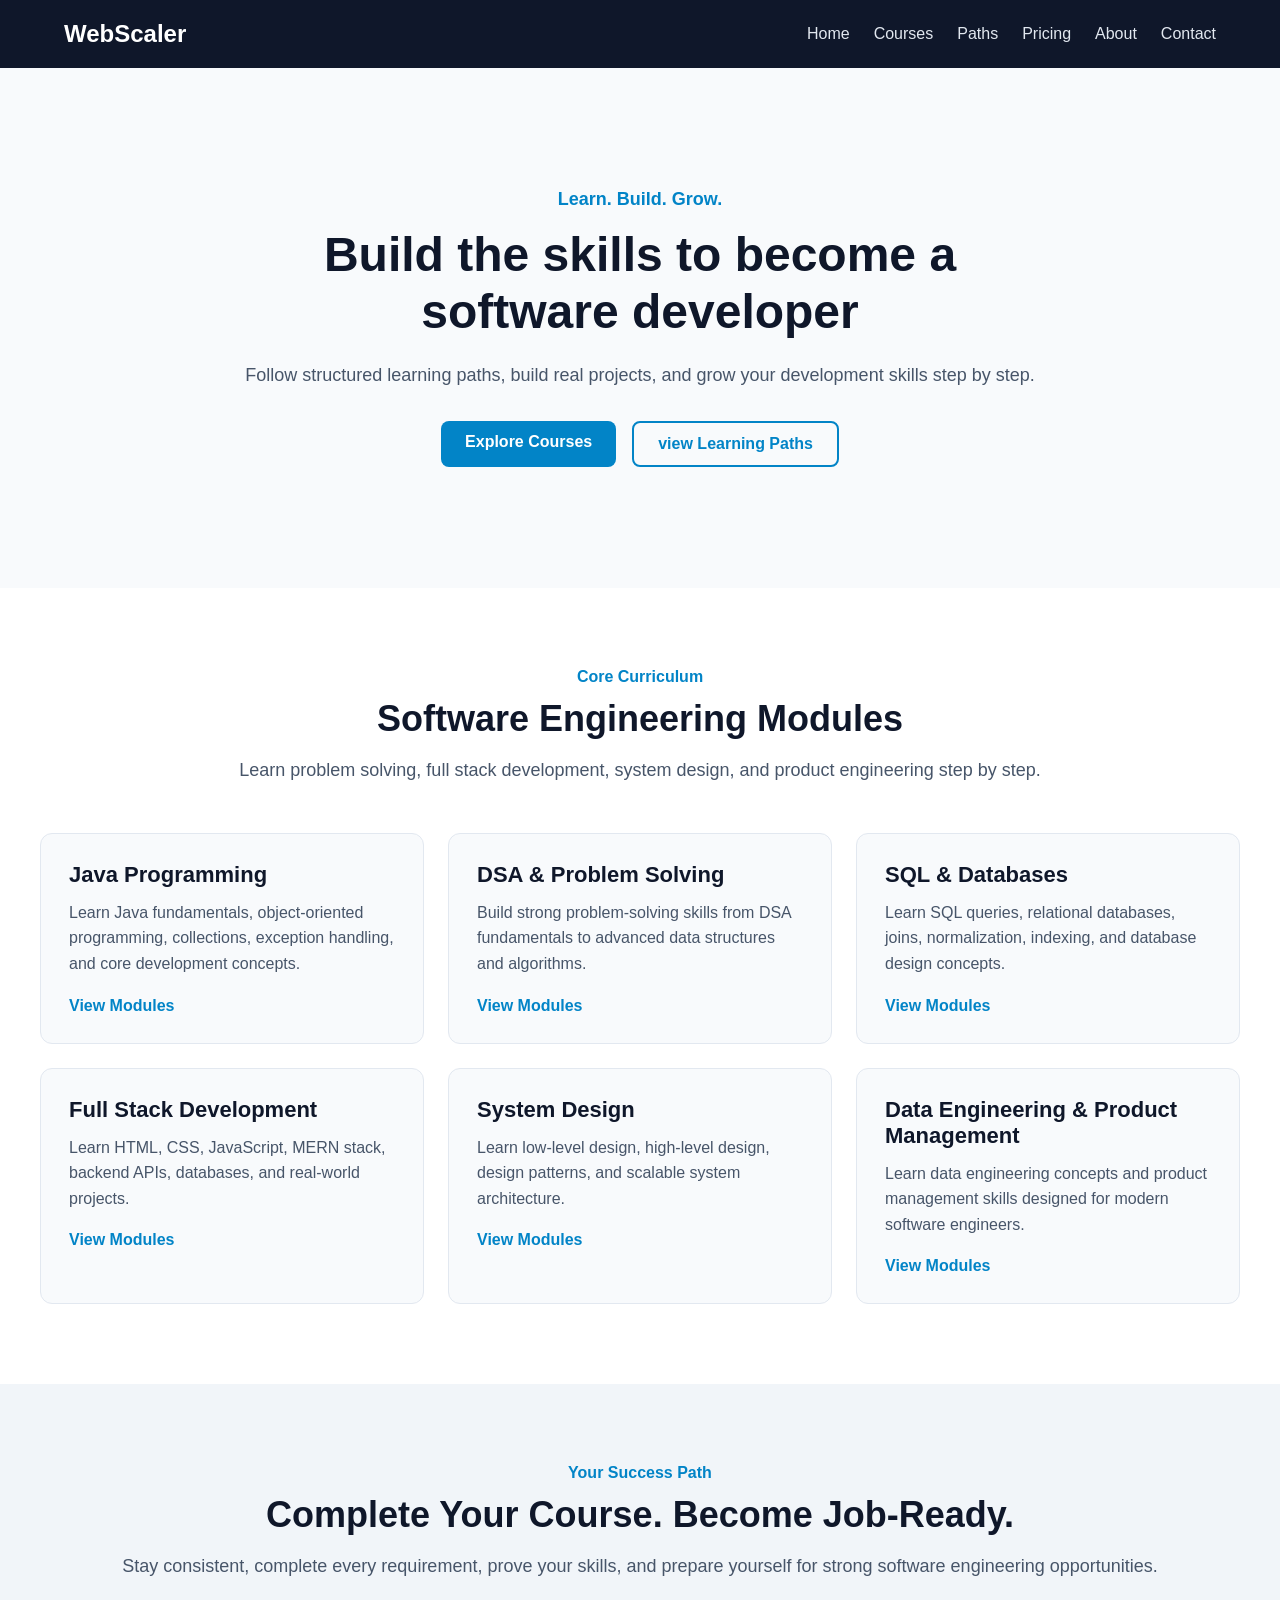
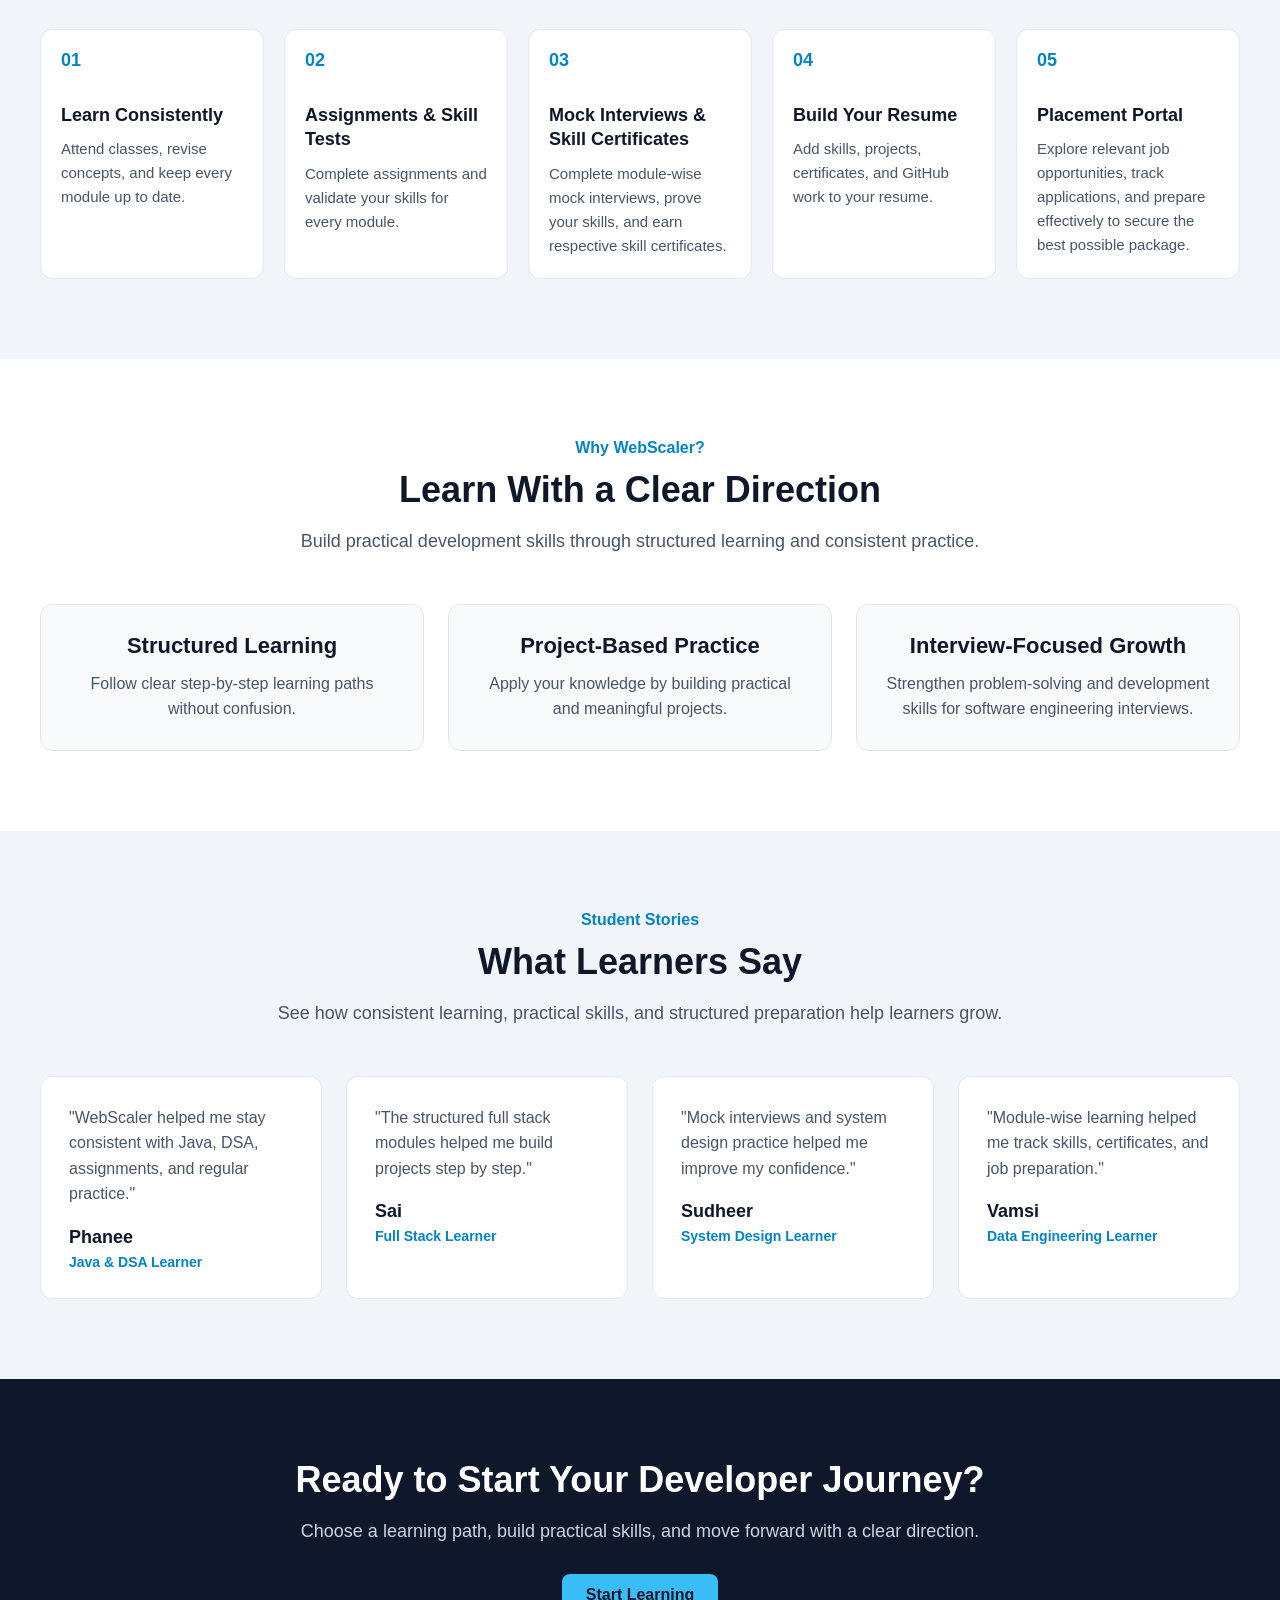
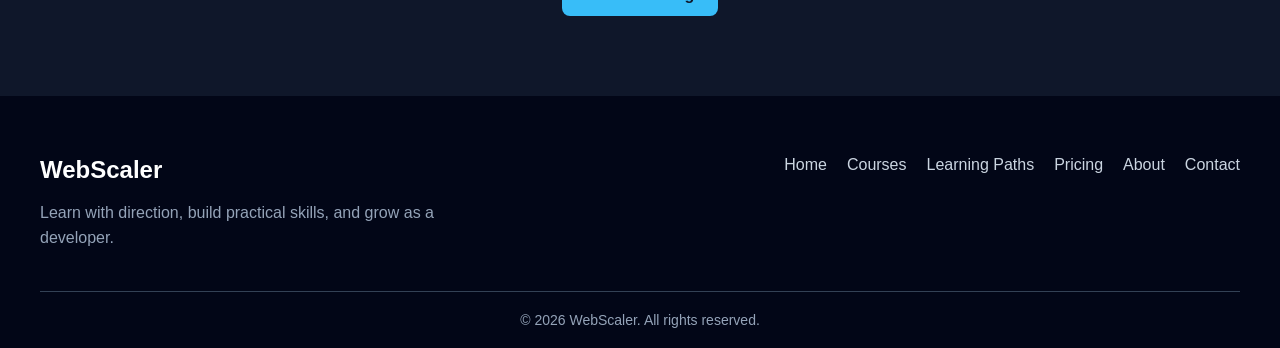
==== index.html @ 2c730340 "Initial WebScaler project with Home and Courses pages" ====
<!DOCTYPE html>
<html lang="en">
<head>
    <meta charset="UTF-8">
    <meta name="viewport" content="width=device-width, initial-scale=1.0">
    <title>WebScaler | Learn. Build. Grow.</title>
    <link rel="stylesheet" href="css/style.css">
    <link rel="stylesheet" href="css/responsive.css">
</head>
<body>
    <header>
        <nav class="navbar">
            <a href="index.html" class="logo">WebScaler</a>
            <div class="nav-links">
                <a href="index.html">Home</a>
                <a href="courses.html">Courses</a>
                <a href="paths.html">Paths</a>
                <a href="pricing.html">Pricing</a>
                <a href="about.html">About</a>
                <a href="contact.html">Contact</a>
            </div>
        </nav>    
    </header>

    <main>
        <section class="hero">
            <div class="hero-content">
                <p class="hero-label">Learn. Build. Grow.</p>
                <h1>Build the skills to become a software developer</h1>
                <p class="hero-description">
                    Follow structured learning paths, build real projects, and grow your development skills step by step. 
                </p>
                <div class="hero-buttons">
                    <a href="courses.html" class="btn btn-primary">
                        Explore Courses
                    </a>
                    <a href="paths.html" class="btn btn-secondary">
                        view Learning Paths
                    </a>
                </div>
            </div>
        </section>

        <section class="featured-courses">
            <div class="section-container">

                <div class="section-heading">
                    <p>Core Curriculum</p>
                    <h2>Software Engineering Modules</h2>
                    <p>
                        Learn problem solving, full stack development, system design, and product engineering step by step.
                    </p>
                </div>
                <div class="course-grid">

                    <article class="course-card">
                        <h3>Java Programming</h3>
                        <p>
                            Learn Java fundamentals, object-oriented programming, collections, exception handling, and core development concepts.
                        </p>
                        <a href="courses.html">View Modules</a>
                    </article>

                    <article class="course-card">
                        <h3>DSA & Problem Solving</h3>
                        <p>
                            Build strong problem-solving skills from DSA fundamentals to advanced data structures and algorithms.
                        </p>
                        <a href="courses.html">View Modules</a>
                    </article>

                    <article class="course-card">
                        <h3>SQL & Databases</h3>
                        <p>
                            Learn SQL queries, relational databases, joins, normalization, indexing, and database design concepts.
                        </p>
                        <a href="courses.html">View Modules</a>
                    </article>

                    <article class="course-card">
                        <h3>Full Stack Development</h3>
                        <p>
                            Learn HTML, CSS, JavaScript, MERN stack, backend APIs, databases, and real-world projects.
                        </p>
                        <a href="courses.html">View Modules</a>
                    </article>

                    <article class="course-card">
                        <h3>System Design</h3>
                        <p>
                            Learn low-level design, high-level design, design patterns, and scalable system architecture.
                        </p>
                        <a href="courses.html">View Modules</a>
                    </article>

                    <article class="course-card">
                        <h3>Data Engineering & Product Management</h3>
                        <p>
                            Learn data engineering concepts and product management skills designed for modern software engineers.
                        </p>
                        <a href="courses.html">View Modules</a>
                    </article>
                </div>

            </div>
        </section>

        <section class="learning-paths">
            <div class="section-container">
                
                <div class="section-heading">
                    <p>Your Success Path</p>
                    <h2>Complete Your Course. Become Job-Ready.</h2>
                    <p>
                        Stay consistent, complete every requirement, prove your skills, and prepare yourself for strong software engineering opportunities.
                    </p>
                </div>

                <div class="success-grid">

                    <article class="success-card">
                        <span class="path-number">01</span>
                            <h3>Learn Consistently</h3>
                            <p>
                                Attend classes, revise concepts, and keep every module up to date.
                            </p>
                    </article>

                    <article class="success-card">
                        <span class="path-number">02</span>
                            <h3>Assignments & Skill Tests</h3>
                            <p>
                                Complete assignments and validate your skills for every module.
                            </p>
                    </article>

                    <article class="success-card">
                        <span class="path-number">03</span>
                            <h3>Mock Interviews & Skill Certificates</h3>
                            <p>
                                Complete module-wise mock interviews, prove your skills, and earn respective skill certificates.
                            </p>
                    </article>

                    <article class="success-card">
                        <span class="path-number">04</span>
                            <h3>Build Your Resume</h3>
                            <p>
                                Add skills, projects, certificates, and GitHub work to your resume.
                            </p>
                    </article>

                    <article class="success-card">
                        <span class="path-number">05</span>
                            <h3>Placement Portal</h3>
                            <p>
                              Explore relevant job opportunities, track applications, and prepare effectively to secure the best possible package.
                            </p>
                    </article>
                </div>

            </div>
        </section>
        
        <section class="why-devpath">
            <div class="section-container">

                <div class="section-heading">
                    <p>Why WebScaler?</p>
                    <h2>Learn With a Clear Direction</h2>
                    <p>
                        Build practical development skills through structured learning and consistent practice.
                    </p>
                </div>

                <div class="feature-grid">

                    <article class="feature-card">
                        <h3>Structured Learning</h3>
                        <p>
                            Follow clear step-by-step learning paths without confusion.
                        </p>
                    </article>

                    <article class="feature-card">
                        <h3>Project-Based Practice</h3>
                        <p>
                            Apply your knowledge by building practical and meaningful projects.
                        </p>
                    </article>

                    <article class="feature-card">
                        <h3>Interview-Focused Growth</h3>
                        <p>
                            Strengthen problem-solving and development skills for software engineering interviews.
                        </p>
                    </article>

                </div>

             </div>
        </section>
        
        <section class="testimonials">
            <div class="section-container">

                <div class="section-heading">
                    <p>Student Stories</p>
                    <h2>What Learners Say</h2>
                    <p>
                        See how consistent learning, practical skills, and structured preparation help learners grow.
                    </p>
                </div>

                <div class="testimonial-grid">

                    <article class="testimonial-card">
                        <p class="testimonial-text">
                            "WebScaler helped me stay consistent with Java, DSA, assignments, and regular practice."
                        </p>
                        <h3>Phanee</h3>
                        <p class="student-role">Java & DSA Learner</p>
                    </article>

                    <article class="testimonial-card">
                        <p class="testimonial-text">
                            "The structured full stack modules helped me build projects step by step."
                        </p>
                        <h3>Sai</h3>
                        <p class="student-role">Full Stack Learner</p>
                    </article>

                    <article class="testimonial-card">
                        <p class="testimonial-text">
                            "Mock interviews and system design practice helped me improve my confidence."
                        </p>
                        <h3>Sudheer</h3>
                        <p class="student-role">System Design Learner</p>
                    </article>

                    <article class="testimonial-card">
                        <p class="testimonial-text">
                            "Module-wise learning helped me track skills, certificates, and job preparation."
                        </p>
                        <h3>Vamsi</h3>
                        <p class="student-role">Data Engineering Learner</p>
                    </article>
                </div>

            </div>
        </section>
 
        <section class="cta">
            <div class="cta-content">

                <h2>Ready to Start Your Developer Journey?</h2>

                <p>
                    Choose a learning path, build practical skills, and move forward with a clear direction.
                </p>

                <a href="courses.html" class="btn cta-btn">
                    Start Learning
                </a>

            </div>
        </section>
    </main>
    <footer>
        <div class="footer-container">

            <div class="footer-brand">
                <a href="index.html" class="footer-logo">
                    WebScaler
                </a>

                <p>
                    Learn with direction, build practical skills, and grow as a developer.
                </p>
            </div>

            <div class="footer-links">
                <a href="index.html">Home</a>
                <a href="courses.html">Courses</a>
                <a href="paths.html">Learning Paths</a>
                <a href="pricing.html">Pricing</a>
                <a href="about.html">About</a>
                <a href="contact.html">Contact</a>
            </div>

        </div>

        <div class="footer-bottom">
            <p>&copy; 2026 WebScaler. All rights reserved.</p>
        </div>
    </footer>
</body>
</html>
---- css/style.css ----
* {
    margin: 0;
    padding: 0;
    box-sizing: border-box;
}
html {
    scroll-behavior: smooth;
}
body{
    font-family: Arial, sans-serif;
}
header{
    background-color:#0f172a;
}
.navbar{
    max-width: 1200px;
    margin: 0 auto;
    padding: 20px 24px;
    display: flex;
    justify-content: space-between;
    align-items: center;
}
.logo{
    color: #ffffff;
    text-decoration: none;
    font-size: 24px;
    font-weight: bold;
}
.nav-links{
    display: flex;
    align-items: center;
    gap: 24px;
}
.nav-links a{
    color: #e2e8f0;
    text-decoration: none;
    font-size: 16px;
}
.nav-links a:hover{
    color: #38bdf8;
}
.logo:hover{
    color: #38bdf8;
}
.hero {
    background-color: #f8fafc;
    min-height: 520px;
    padding: 80px 24px;
    display: flex;
    justify-content: center;
    align-items: center;
}
.hero-content {
    max-width: 800px;
    text-align: center;
}
.hero-label {
    color: #0284c7;
    font-size: 18px;
    font-weight: bold;
    margin-bottom: 16px;
}
.hero h1 {
    color: #0f172a;
    font-size: 48px;
    line-height: 1.2;
    margin-bottom: 20px;
}
.hero-description {
    color: #475569;
    font-size: 18px;
    line-height: 1.6;
    margin-bottom: 32px;
}
.hero-buttons {
    display: flex;
    justify-content: center;
    gap: 16px;
} 
.btn {
    display: inline-block;
    padding: 12px 24px;
    border-radius: 8px;
    text-decoration: none;
    font-size: 16px;
    font-weight: bold;
}
.btn-primary {
    background-color: #0284c7;
    color: #ffffff;
}
.btn-secondary {
    background-color: transparent;
    color: #0284c7;
    border: 2px solid #0284c7;
}
.btn-primary:hover {
    background-color: #0369a1;
}
.btn-secondary:hover {
    background-color: #0284c7;
    color: #ffffff;
}
.featured-courses {
    padding: 80px 24px;
    background-color: #ffffff;
}

.section-container {
    max-width: 1200px;
    margin: 0 auto;
}

.section-heading {
    text-align: center;
    margin-bottom: 48px;
}

.section-heading > p:first-child {
    color: #0284c7;
    font-size: 16px;
    font-weight: bold;
    margin-bottom: 12px;
}

.section-heading h2 {
    color: #0f172a;
    font-size: 36px;
    margin-bottom: 16px;
}

.section-heading > p:last-child {
    color: #475569;
    font-size: 18px;
    line-height: 1.6;
}

.course-grid {
    display: grid;
    grid-template-columns: repeat(3, 1fr);
    gap: 24px;
}

.course-card {
    padding: 28px;
    border: 1px solid #e2e8f0;
    border-radius: 12px;
    background-color: #f8fafc;
}

.course-card h3 {
    color: #0f172a;
    font-size: 22px;
    margin-bottom: 12px;
}

.course-card p {
    color: #475569;
    font-size: 16px;
    line-height: 1.6;
    margin-bottom: 20px;
}

.course-card a {
    color: #0284c7;
    text-decoration: none;
    font-weight: bold;
}
.course-card:hover {
    transform: translateY(-6px);
    box-shadow: 0 10px 25px rgba(15, 23, 42, 0.12);
}

.course-card a:hover {
    color: #0369a1;
}
.learning-paths {
    padding: 80px 24px;
    background-color: #f1f5f9;
}

.path-grid {
    display: grid;
    grid-template-columns: repeat(3, 1fr);
    gap: 24px;
}

.path-card {
    padding: 28px;
    background-color: #ffffff;
    border-radius: 12px;
    border: 1px solid #e2e8f0;
}

.path-number {
    display: inline-block;
    color: #0284c7;
    font-size: 18px;
    font-weight: bold;
    margin-bottom: 16px;
}

.path-card h3 {
    color: #0f172a;
    font-size: 22px;
    margin-bottom: 12px;
}

.path-card p {
    color: #475569;
    font-size: 16px;
    line-height: 1.6;
    margin-bottom: 20px;
}

.path-card a {
    color: #0284c7;
    text-decoration: none;
    font-weight: bold;
}
.path-card:hover {
    transform: translateY(-6px);
    box-shadow: 0 10px 25px rgba(15, 23, 42, 0.12);
}

.path-card a:hover {
    color: #0369a1;
}
.why-devpath {
    padding: 80px 24px;
    background-color: #ffffff;
}

.feature-grid {
    display: grid;
    grid-template-columns: repeat(3, 1fr);
    gap: 24px;
}

.feature-card {
    padding: 28px;
    background-color: #f8fafc;
    border: 1px solid #e2e8f0;
    border-radius: 12px;
    text-align: center;
}

.feature-card h3 {
    color: #0f172a;
    font-size: 22px;
    margin-bottom: 12px;
}

.feature-card p {
    color: #475569;
    font-size: 16px;
    line-height: 1.6;
}
.feature-card:hover {
    transform: translateY(-6px);
    box-shadow: 0 10px 25px rgba(15, 23, 42, 0.12);
}
.testimonials {
    padding: 80px 24px;
    background-color: #f1f5f9;
}

.testimonial-grid {
    display: grid;
    grid-template-columns: repeat(3, 1fr);
    gap: 24px;
}

.testimonial-card {
    padding: 28px;
    background-color: #ffffff;
    border: 1px solid #e2e8f0;
    border-radius: 12px;
}

.testimonial-text {
    color: #475569;
    font-size: 16px;
    line-height: 1.6;
    margin-bottom: 20px;
}

.testimonial-card h3 {
    color: #0f172a;
    font-size: 18px;
    margin-bottom: 6px;
}

.student-role {
    color: #0284c7;
    font-size: 14px;
    font-weight: bold;
}
.testimonial-card:hover {
    transform: translateY(-6px);
    box-shadow: 0 10px 25px rgba(15, 23, 42, 0.12);
}
.cta {
    padding: 80px 24px;
    background-color: #0f172a;
}

.cta-content {
    max-width: 800px;
    margin: 0 auto;
    text-align: center;
}

.cta-content h2 {
    color: #ffffff;
    font-size: 36px;
    margin-bottom: 16px;
}

.cta-content p {
    color: #cbd5e1;
    font-size: 18px;
    line-height: 1.6;
    margin-bottom: 28px;
}

.cta-btn {
    background-color: #38bdf8;
    color: #0f172a;
}

.cta-btn:hover {
    background-color: #7dd3fc;
}
footer {
    background-color: #020617;
    padding: 60px 24px 20px;
}

.footer-container {
    max-width: 1200px;
    margin: 0 auto;

    display: flex;
    justify-content: space-between;
    align-items: flex-start;
    gap: 40px;
}

.footer-brand {
    max-width: 400px;
}

.footer-logo {
    display: inline-block;
    color: #ffffff;
    text-decoration: none;
    font-size: 24px;
    font-weight: bold;
    margin-bottom: 16px;
}

.footer-brand p {
    color: #94a3b8;
    font-size: 16px;
    line-height: 1.6;
}

.footer-links {
    display: flex;
    flex-wrap: wrap;
    gap: 20px;
}

.footer-links a {
    color: #cbd5e1;
    text-decoration: none;
    font-size: 16px;
}

.footer-links a:hover {
    color: #38bdf8;
}

.footer-bottom {
    max-width: 1200px;
    margin: 40px auto 0;
    padding-top: 20px;
    border-top: 1px solid #334155;
    text-align: center;
}

.footer-bottom p {
    color: #94a3b8;
    font-size: 14px;
}
.success-grid {
    display: grid;
    grid-template-columns: repeat(5, 1fr);
    gap: 20px;
}
.success-card {
    padding: 20px;
    background-color: #ffffff;
    border: 1px solid #e2e8f0;
    border-radius: 12px;
}

.success-card h3 {
    color: #0f172a;
    font-size: 18px;
    line-height: 1.35;
    margin: 16px 0 10px;
}
.success-card p {
    color: #475569;
    font-size: 15px;
    line-height: 1.6;
}
.testimonial-grid {
    grid-template-columns: repeat(4, 1fr);
}
.success-card:hover {
    transform: translateY(-6px);
    box-shadow: 0 10px 25px rgba(15, 23, 42, 0.12);
}



/* courses.html styling */

.courses-hero {
    background-color: #f8fafc;
    padding: 80px 24px;
}

.courses-hero-content {
    max-width: 900px;
    margin: 0 auto;
    text-align: center;
}

.courses-hero-content h1 {
    color: #0f172a;
    font-size: 48px;
    line-height: 1.2;
    margin-bottom: 20px;
}

.courses-hero-description {
    color: #475569;
    font-size: 18px;
    line-height: 1.6;
    max-width: 760px;
    margin: 0 auto;
}


/* Curriculum Overview */

.curriculum-overview {
    padding: 80px 24px;
    background-color: #ffffff;
}

.curriculum-grid {
    display: grid;
    grid-template-columns: repeat(3, 1fr);
    gap: 24px;
}

.curriculum-card {
    display: flex;
    flex-direction: column;
    padding: 28px;
    background-color: #f8fafc;
    border: 1px solid #e2e8f0;
    border-radius: 12px;
    min-width: 0;
}

.module-number {
    display: inline-block;
    align-self: flex-start;
    color: #0284c7;
    font-size: 18px;
    font-weight: bold;
    margin-bottom: 16px;
}

.curriculum-card h3 {
    color: #0f172a;
    font-size: 22px;
    line-height: 1.35;
    margin-bottom: 12px;
}

.curriculum-card p {
    color: #475569;
    font-size: 16px;
    line-height: 1.6;
    margin-bottom: 20px;
}

.curriculum-card a {
    color: #0284c7;
    text-decoration: none;
    font-weight: bold;
    margin-top: auto;
}

.curriculum-card:hover {
    transform: translateY(-6px);
    box-shadow: 0 10px 25px rgba(15, 23, 42, 0.12);
}

.curriculum-card a:hover {
    color: #0369a1;
}


/* Detailed Module Sections */

.module-details {
    padding: 80px 24px;
    background-color: #f1f5f9;
}

/* Alternate module backgrounds for better structure */

.module-details:nth-of-type(even) {
    background-color: #ffffff;
}

.module-content {
    display: grid;
    grid-template-columns: minmax(0, 1fr) minmax(0, 2fr);
    gap: 24px;
    align-items: stretch;
}


/* Module Information Panel */

.module-info {
    padding: 32px;
    background-color: #0f172a;
    border-radius: 12px;
    min-width: 0;
}

.module-badge {
    display: inline-block;
    padding: 6px 12px;
    margin-bottom: 20px;
    background-color: #e0f2fe;
    color: #0369a1;
    font-size: 14px;
    font-weight: bold;
    line-height: 1.4;
    border-radius: 20px;
}

.module-info h3 {
    color: #ffffff;
    font-size: 28px;
    line-height: 1.3;
    margin-bottom: 16px;
}

.module-info p {
    color: #cbd5e1;
    font-size: 16px;
    line-height: 1.6;
}


/* Module Topics */

.module-topics {
    display: grid;
    grid-template-columns: repeat(2, minmax(0, 1fr));
    gap: 16px;
}

.topic-item {
    display: flex;
    align-items: center;
    gap: 16px;
    padding: 20px;
    background-color: #ffffff;
    border: 1px solid #e2e8f0;
    border-radius: 10px;
    min-width: 0;
}

.topic-item span {
    flex-shrink: 0;
    color: #0284c7;
    font-size: 16px;
    font-weight: bold;
}

.topic-item p {
    color: #0f172a;
    font-size: 16px;
    font-weight: bold;
    line-height: 1.4;
    overflow-wrap: anywhere;
}

.topic-item:hover {
    transform: translateY(-4px);
    box-shadow: 0 8px 20px rgba(15, 23, 42, 0.10);
}


/* Smooth hover transitions */

.curriculum-card,
.topic-item {
    transition: transform 0.25s ease,
                box-shadow 0.25s ease;
}


/* Better same-page anchor positioning */

#java-module,
#dsa-module,
#sql-module,
#fullstack-module,
#system-design-module,
#data-product-module {
    scroll-margin-top: 24px;
}
---- css/responsive.css ----
@media (max-width: 768px) {
    .navbar {
        flex-direction: column;
        gap: 20px;
    }
    .nav-links {
        flex-wrap: wrap;
        justify-content: center;
        gap: 16px;
    }
    .hero {
        min-height: auto;
        padding: 60px 20px;
    }
    .hero h1 {
        font-size: 36px;
    }
    .hero-description {
        font-size: 16px;
    }
    .hero-buttons {
        flex-direction: column;
        align-items: center; 
    }
    .cta {
        padding: 60px 20px;
    } 
    .cta-content h2 {
        font-size: 30px;
    }
    .cta-content p {
        font-size: 16px;
    }
    .footer-container {
        flex-direction: column;
        align-items: center;
        text-align: center;
    }
    .footer-links {
        justify-content: center;
    }
    .footer-bottom {
        margin-top: 30px;
    }
}
@media (max-width: 992px) {
    .course-grid,
    .path-grid,
    .feature-grid,
    .testimonial-grid {
        grid-template-columns: repeat(2, 1fr);
    }
}

@media (max-width: 600px) {
    .course-grid,
    .path-grid,
    .feature-grid,
    .testimonial-grid {
        grid-template-columns: 1fr;
    }
}
@media (max-width: 992px) {
    .success-grid,
    .path-grid,
    .feature-grid,
    .testimonial-grid,
    .curriculum-grid {
        grid-template-columns: repeat(2, 1fr);
    }
}

@media (max-width: 600px) {
    .success-grid,
    .testimonial-grid {
        grid-template-columns: 1fr;
    }
}

/* courses.html responsive styling */

/* Tablet and smaller laptops */

@media (max-width: 992px) {

    .courses-hero {
        padding: 70px 24px;
    }

    .courses-hero-content h1 {
        font-size: 40px;
    }

    .curriculum-grid {
        grid-template-columns: repeat(2, minmax(0, 1fr));
    }

    .module-content {
        grid-template-columns: 1fr;
    }

    .module-topics {
        grid-template-columns: repeat(2, minmax(0, 1fr));
    }
}


/* Mobile */

@media (max-width: 600px) {

    .courses-hero {
        padding: 56px 20px;
    }

    .courses-hero-content h1 {
        font-size: 34px;
    }

    .courses-hero-description {
        font-size: 16px;
    }

    .curriculum-overview,
    .module-details {
        padding: 60px 20px;
    }

    .curriculum-grid {
        grid-template-columns: 1fr;
    }

    .curriculum-card {
        padding: 24px;
    }

    .module-content {
        grid-template-columns: 1fr;
    }

    .module-info {
        padding: 24px;
    }

    .module-info h3 {
        font-size: 24px;
    }

    .module-topics {
        grid-template-columns: 1fr;
    }

    .topic-item {
        padding: 18px;
    }
}


/* Very small phones */

@media (max-width: 400px) {

    .courses-hero-content h1 {
        font-size: 30px;
    }

    .curriculum-overview,
    .module-details {
        padding-left: 16px;
        padding-right: 16px;
    }

    .curriculum-card,
    .module-info {
        padding: 20px;
    }

    .topic-item {
        gap: 12px;
        padding: 16px;
    }

    .topic-item p {
        font-size: 15px;
    }
}
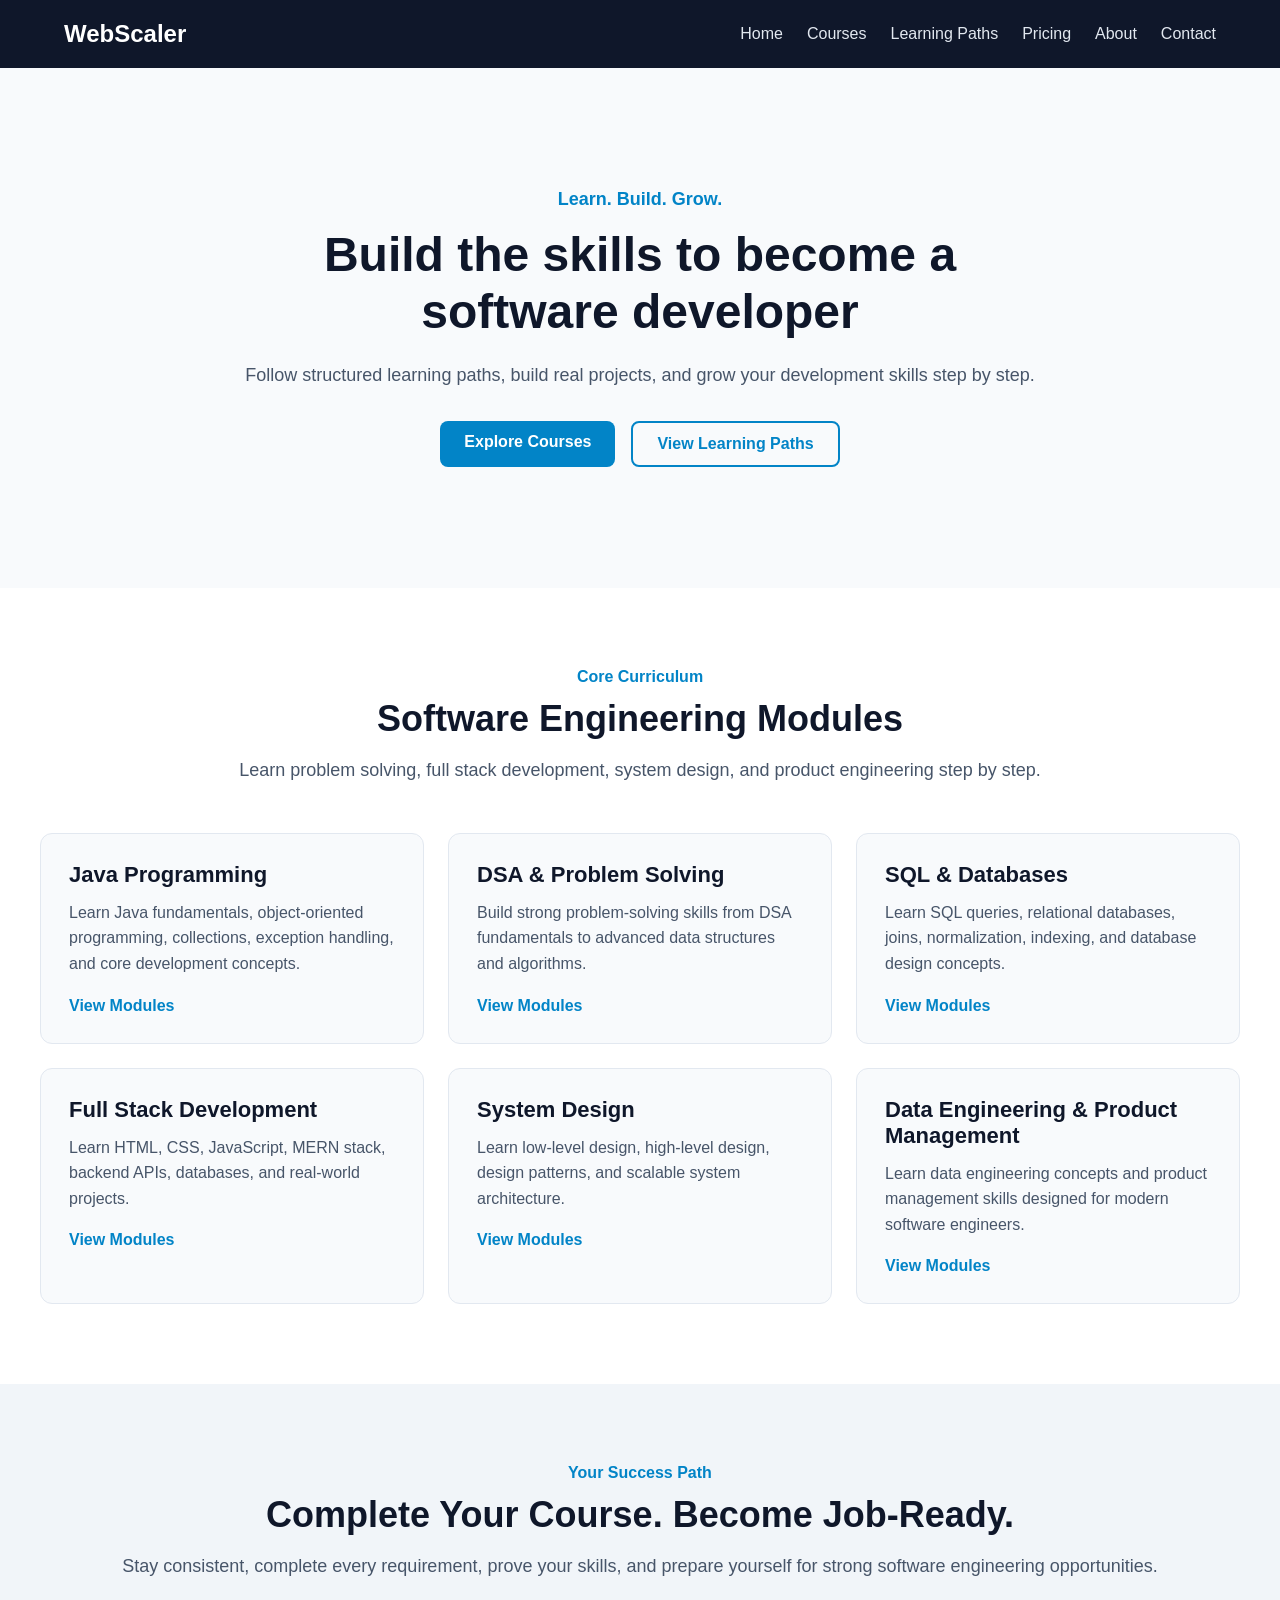
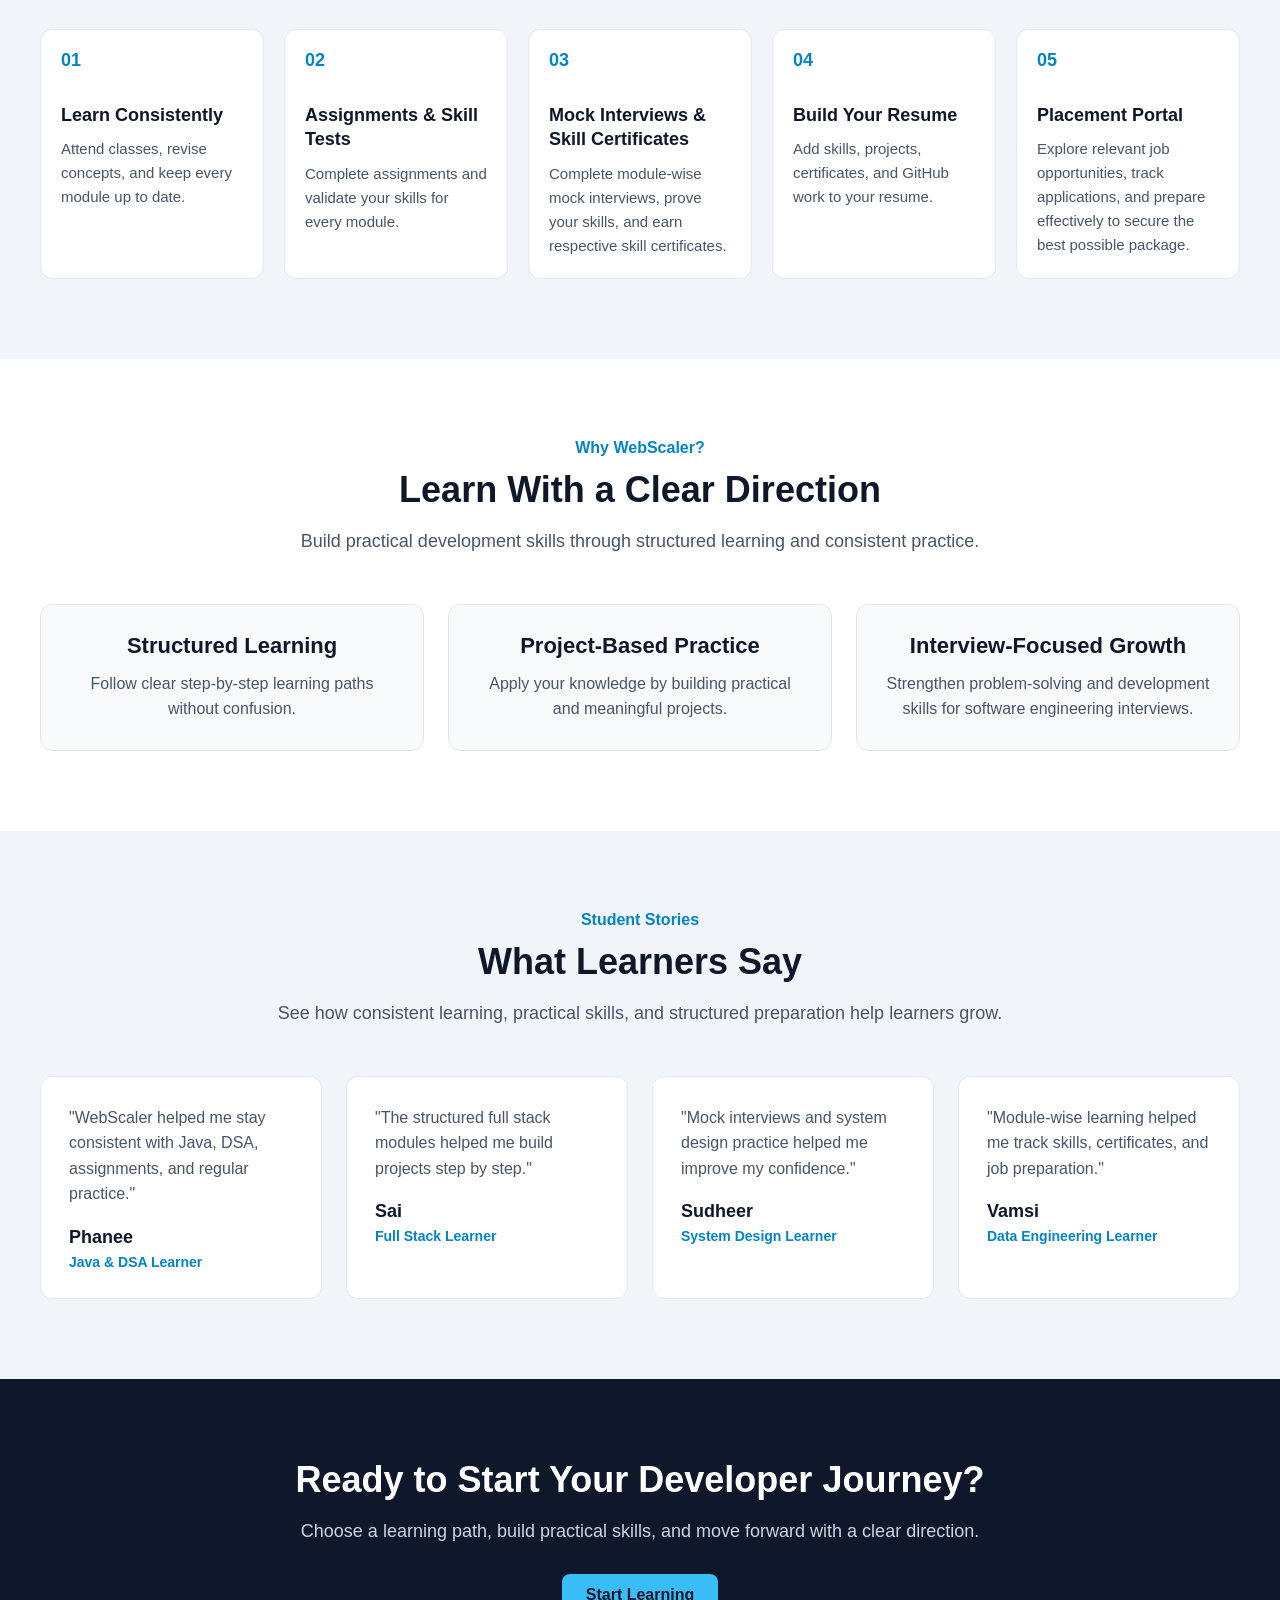
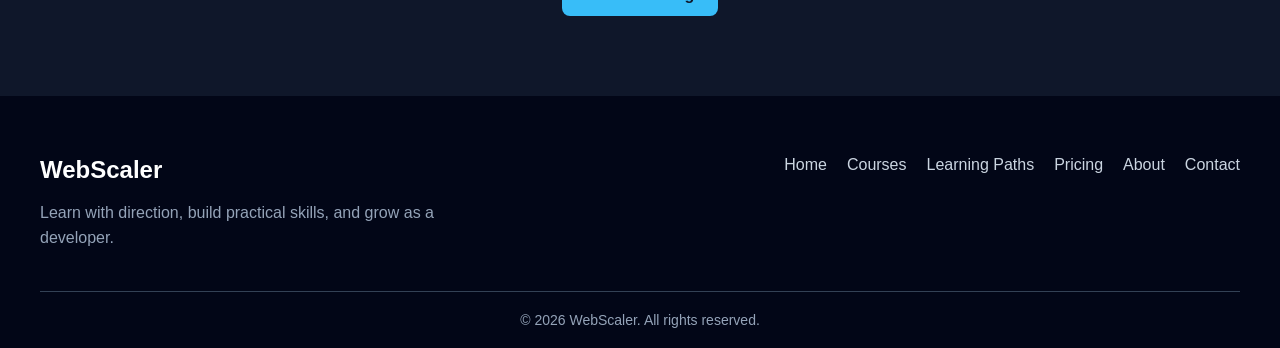
==== commit 30f27870: "Fix navigation and paths page consistency" ====
--- a/index.html
+++ b/index.html
@@ -1,4 +1,4 @@
-<!DOCTYPE html>
+ <!DOCTYPE html>
 <html lang="en">
 <head>
     <meta charset="UTF-8">
@@ -8,18 +8,20 @@
     <link rel="stylesheet" href="css/responsive.css">
 </head>
 <body>
+
     <header>
-        <nav class="navbar">
-            <a href="index.html" class="logo">WebScaler</a>
-            <div class="nav-links">
-                <a href="index.html">Home</a>
-                <a href="courses.html">Courses</a>
-                <a href="paths.html">Paths</a>
-                <a href="pricing.html">Pricing</a>
-                <a href="about.html">About</a>
-                <a href="contact.html">Contact</a>
-            </div>
-        </nav>    
+    <nav class="navbar">
+        <a href="index.html" class="logo">WebScaler</a>
+
+        <div class="nav-links">
+            <a href="index.html">Home</a>
+            <a href="courses.html">Courses</a>
+            <a href="paths.html">Learning Paths</a>
+            <a href="pricing.html">Pricing</a>
+            <a href="about.html">About</a>
+            <a href="contact.html">Contact</a>
+        </div>
+    </nav>
     </header>
 
     <main>
@@ -35,7 +37,7 @@
                         Explore Courses
                     </a>
                     <a href="paths.html" class="btn btn-secondary">
-                        view Learning Paths
+                        View Learning Paths
                     </a>
                 </div>
             </div>
--- a/css/style.css
+++ b/css/style.css
@@ -455,9 +455,6 @@
     margin: 0 auto;
 }
 
-
-/* Curriculum Overview */
-
 .curriculum-overview {
     padding: 80px 24px;
     background-color: #ffffff;
@@ -518,15 +515,10 @@
     color: #0369a1;
 }
 
-
-/* Detailed Module Sections */
-
 .module-details {
     padding: 80px 24px;
     background-color: #f1f5f9;
 }
-
-/* Alternate module backgrounds for better structure */
 
 .module-details:nth-of-type(even) {
     background-color: #ffffff;
@@ -538,9 +530,6 @@
     gap: 24px;
     align-items: stretch;
 }
-
-
-/* Module Information Panel */
 
 .module-info {
     padding: 32px;
@@ -573,9 +562,6 @@
     font-size: 16px;
     line-height: 1.6;
 }
-
-
-/* Module Topics */
 
 .module-topics {
     display: grid;
@@ -614,17 +600,11 @@
     box-shadow: 0 8px 20px rgba(15, 23, 42, 0.10);
 }
 
-
-/* Smooth hover transitions */
-
 .curriculum-card,
 .topic-item {
     transition: transform 0.25s ease,
                 box-shadow 0.25s ease;
 }
-
-
-/* Better same-page anchor positioning */
 
 #java-module,
 #dsa-module,
@@ -633,4 +613,587 @@
 #system-design-module,
 #data-product-module {
     scroll-margin-top: 24px;
+}
+/* paths.html styling */
+
+.paths-hero {
+    background-color: #f8fafc;
+    padding: 80px 24px;
+}
+
+.paths-hero-content {
+    max-width: 900px;
+    margin: 0 auto;
+    text-align: center;
+}
+
+.paths-hero-content h1 {
+    color: #0f172a;
+    font-size: 48px;
+    line-height: 1.2;
+    margin-bottom: 20px;
+}
+
+.paths-hero-description {
+    color: #475569;
+    font-size: 18px;
+    line-height: 1.6;
+    max-width: 760px;
+    margin: 0 auto;
+}
+
+.paths-grid {
+    display: grid;
+    grid-template-columns: repeat(4, 1fr);
+    gap: 24px;
+}
+
+.path-topics {
+    margin: 20px 0;
+    padding-left: 20px;
+}
+
+.path-topics li {
+    color: #475569;
+    font-size: 15px;
+    line-height: 1.7;
+}
+
+.path-link {
+    color: #0284c7;
+    text-decoration: none;
+    font-weight: bold;
+}
+
+.journey-section {
+    padding: 80px 24px;
+    background-color: #ffffff;
+}
+
+.journey-steps {
+    display: grid;
+    grid-template-columns: repeat(5, 1fr);
+    gap: 20px;
+}
+
+.journey-step {
+    padding: 24px;
+    background-color: #f8fafc;
+    border: 1px solid #e2e8f0;
+    border-radius: 12px;
+}
+
+.journey-step span {
+    color: #0284c7;
+    font-size: 18px;
+    font-weight: bold;
+}
+
+.journey-step h3 {
+    color: #0f172a;
+    font-size: 20px;
+    margin: 16px 0 10px;
+}
+
+.journey-step p {
+    color: #475569;
+    font-size: 15px;
+    line-height: 1.6;
+}
+
+.paths-cta {
+    padding: 80px 24px;
+    background-color: #0f172a;
+}
+
+.paths-cta-content {
+    max-width: 1200px;
+    margin: 0 auto;
+    display: flex;
+    justify-content: space-between;
+    align-items: center;
+    gap: 40px;
+}
+
+.paths-cta h2 {
+    color: #ffffff;
+    font-size: 36px;
+    margin-bottom: 16px;
+}
+
+.paths-cta p {
+    color: #cbd5e1;
+    font-size: 18px;
+    line-height: 1.6;
+}
+
+/* styling of paths.html */
+
+.pricing-hero {
+    padding: 80px 24px;
+    background-color: #f8fafc;
+}
+
+.pricing-hero-content {
+    max-width: 900px;
+    margin: 0 auto;
+    text-align: center;
+}
+
+.pricing-hero-content h1 {
+    color: #0f172a;
+    font-size: 48px;
+    line-height: 1.2;
+    margin-bottom: 20px;
+}
+
+.pricing-hero-description {
+    max-width: 760px;
+    margin: 0 auto;
+    color: #475569;
+    font-size: 18px;
+    line-height: 1.6;
+}
+
+.pricing-section {
+    padding: 80px 24px;
+    background-color: #ffffff;
+}
+
+.pricing-grid {
+    display: grid;
+    grid-template-columns: repeat(3, 1fr);
+    gap: 24px;
+    align-items: stretch;
+}
+
+.pricing-card {
+    position: relative;
+    display: flex;
+    flex-direction: column;
+    padding: 32px;
+    background-color: #f8fafc;
+    border: 1px solid #e2e8f0;
+    border-radius: 12px;
+    transition:
+        transform 0.25s ease,
+        box-shadow 0.25s ease;
+}
+
+.pricing-card:hover {
+    transform: translateY(-6px);
+    box-shadow: 0 10px 25px rgba(15, 23, 42, 0.12);
+}
+
+.pricing-card h3 {
+    color: #0f172a;
+    font-size: 24px;
+    margin-bottom: 16px;
+}
+
+.plan-price {
+    color: #0284c7;
+    font-size: 36px;
+    font-weight: bold;
+    margin-bottom: 16px;
+}
+
+.plan-price span {
+    color: #64748b;
+    font-size: 15px;
+    font-weight: normal;
+}
+
+.plan-description {
+    color: #475569;
+    font-size: 16px;
+    line-height: 1.6;
+    margin-bottom: 24px;
+}
+
+.plan-features {
+    margin-bottom: 28px;
+    padding-left: 20px;
+}
+
+.plan-features li {
+    color: #475569;
+    font-size: 15px;
+    line-height: 1.7;
+    margin-bottom: 8px;
+}
+
+.plan-link {
+    display: inline-block;
+    margin-top: auto;
+    padding: 12px 20px;
+    background-color: #0284c7;
+    color: #ffffff;
+    text-align: center;
+    text-decoration: none;
+    font-weight: bold;
+    border-radius: 8px;
+}
+
+.plan-link:hover {
+    background-color: #0369a1;
+}
+
+.featured-plan {
+    border: 2px solid #0284c7;
+    background-color: #ffffff;
+}
+
+.plan-badge {
+    display: inline-block;
+    align-self: flex-start;
+    padding: 6px 12px;
+    margin-bottom: 20px;
+    background-color: #e0f2fe;
+    color: #0369a1;
+    font-size: 14px;
+    font-weight: bold;
+    border-radius: 20px;
+}
+
+.pricing-note {
+    padding: 80px 24px;
+    background-color: #f1f5f9;
+}
+
+.note-box {
+    max-width: 800px;
+    margin: 0 auto;
+    padding: 40px;
+    background-color: #0f172a;
+    border-radius: 12px;
+    text-align: center;
+}
+
+.note-box h2 {
+    color: #ffffff;
+    font-size: 32px;
+    margin-bottom: 16px;
+}
+
+.note-box p {
+    color: #cbd5e1;
+    font-size: 17px;
+    line-height: 1.7;
+}
+
+/* styling about.html */
+
+.about-hero {
+    padding: 80px 24px;
+    background-color: #f8fafc;
+}
+
+.about-hero-content {
+    max-width: 900px;
+    margin: 0 auto;
+    text-align: center;
+}
+
+.about-hero-content h1 {
+    color: #0f172a;
+    font-size: 48px;
+    line-height: 1.2;
+    margin-bottom: 20px;
+}
+
+.about-hero-description {
+    max-width: 760px;
+    margin: 0 auto;
+    color: #475569;
+    font-size: 18px;
+    line-height: 1.6;
+}
+
+.about-section {
+    padding: 80px 24px;
+    background-color: #ffffff;
+}
+
+.about-grid {
+    display: grid;
+    grid-template-columns: 1.5fr 1fr;
+    gap: 40px;
+    align-items: stretch;
+}
+
+.about-content h2 {
+    color: #0f172a;
+    font-size: 36px;
+    line-height: 1.25;
+    margin-bottom: 20px;
+}
+
+.about-content > p:not(.hero-label) {
+    color: #475569;
+    font-size: 17px;
+    line-height: 1.7;
+    margin-bottom: 16px;
+}
+
+.about-highlight {
+    display: flex;
+    flex-direction: column;
+    justify-content: center;
+    padding: 36px;
+    background-color: #0f172a;
+    border-radius: 12px;
+}
+
+.about-highlight h3 {
+    color: #ffffff;
+    font-size: 26px;
+    margin-bottom: 16px;
+}
+
+.about-highlight p {
+    color: #cbd5e1;
+    font-size: 17px;
+    line-height: 1.7;
+}
+
+.mission-section {
+    padding: 80px 24px;
+    background-color: #f1f5f9;
+}
+
+.mission-grid {
+    display: grid;
+    grid-template-columns: repeat(4, 1fr);
+    gap: 24px;
+}
+
+.mission-card {
+    padding: 28px;
+    background-color: #ffffff;
+    border: 1px solid #e2e8f0;
+    border-radius: 12px;
+    transition:
+        transform 0.25s ease,
+        box-shadow 0.25s ease;
+}
+
+.mission-card h3 {
+    color: #0f172a;
+    font-size: 21px;
+    line-height: 1.35;
+    margin-bottom: 12px;
+}
+
+.mission-card p {
+    color: #475569;
+    font-size: 16px;
+    line-height: 1.6;
+}
+
+.mission-card:hover {
+    transform: translateY(-6px);
+    box-shadow: 0 10px 25px rgba(15, 23, 42, 0.12);
+}
+
+
+/* Values Section */
+
+.values-section {
+    padding: 80px 24px;
+    background-color: #ffffff;
+}
+
+.values-grid {
+    display: grid;
+    grid-template-columns: repeat(4, 1fr);
+    gap: 24px;
+}
+
+.value-card {
+    padding: 28px;
+    background-color: #f8fafc;
+    border: 1px solid #e2e8f0;
+    border-radius: 12px;
+    transition:
+        transform 0.25s ease,
+        box-shadow 0.25s ease;
+}
+
+.value-card span {
+    display: inline-block;
+    color: #0284c7;
+    font-size: 18px;
+    font-weight: bold;
+    margin-bottom: 16px;
+}
+
+.value-card h3 {
+    color: #0f172a;
+    font-size: 21px;
+    line-height: 1.35;
+    margin-bottom: 12px;
+}
+
+.value-card p {
+    color: #475569;
+    font-size: 16px;
+    line-height: 1.6;
+}
+
+.value-card:hover {
+    transform: translateY(-6px);
+    box-shadow: 0 10px 25px rgba(15, 23, 42, 0.12);
+}
+/* styling contact.html */
+/* =========================
+   contact.html styling
+========================= */
+
+/* Contact Hero */
+
+.contact-hero {
+    padding: 80px 24px;
+    background-color: #f8fafc;
+}
+
+.contact-hero-content {
+    max-width: 900px;
+    margin: 0 auto;
+    text-align: center;
+}
+
+.contact-hero-content h1 {
+    color: #0f172a;
+    font-size: 48px;
+    line-height: 1.2;
+    margin-bottom: 20px;
+}
+
+.contact-hero-description {
+    max-width: 760px;
+    margin: 0 auto;
+    color: #475569;
+    font-size: 18px;
+    line-height: 1.6;
+}
+
+
+/* Contact Section */
+
+.contact-section {
+    padding: 80px 24px;
+    background-color: #ffffff;
+}
+
+.contact-grid {
+    display: grid;
+    grid-template-columns: 1fr 1fr;
+    gap: 48px;
+    align-items: start;
+}
+
+
+/* Contact Information */
+
+.contact-info h2 {
+    color: #0f172a;
+    font-size: 36px;
+    line-height: 1.25;
+    margin-bottom: 20px;
+}
+
+.contact-info > p:not(.hero-label) {
+    color: #475569;
+    font-size: 17px;
+    line-height: 1.7;
+    margin-bottom: 32px;
+}
+
+.contact-points {
+    display: grid;
+    gap: 20px;
+}
+
+.contact-points div {
+    padding: 20px;
+    background-color: #f8fafc;
+    border: 1px solid #e2e8f0;
+    border-radius: 10px;
+}
+
+.contact-points h3 {
+    color: #0f172a;
+    font-size: 18px;
+    margin-bottom: 8px;
+}
+
+.contact-points p {
+    color: #475569;
+    font-size: 15px;
+    line-height: 1.6;
+}
+
+
+/* Contact Form */
+
+.contact-form {
+    padding: 32px;
+    background-color: #f8fafc;
+    border: 1px solid #e2e8f0;
+    border-radius: 12px;
+}
+
+.form-group {
+    margin-bottom: 20px;
+}
+
+.form-group label {
+    display: block;
+    color: #0f172a;
+    font-size: 15px;
+    font-weight: bold;
+    margin-bottom: 8px;
+}
+
+.form-group input,
+.form-group select,
+.form-group textarea {
+    width: 100%;
+    padding: 12px 14px;
+    color: #0f172a;
+    background-color: #ffffff;
+    border: 1px solid #cbd5e1;
+    border-radius: 8px;
+    font-family: inherit;
+    font-size: 16px;
+    outline: none;
+}
+
+.form-group textarea {
+    resize: vertical;
+    min-height: 130px;
+}
+
+.form-group input:focus,
+.form-group select:focus,
+.form-group textarea:focus {
+    border-color: #0284c7;
+    box-shadow: 0 0 0 3px rgba(2, 132, 199, 0.12);
+}
+
+.form-btn {
+    width: 100%;
+    padding: 13px 20px;
+    background-color: #0284c7;
+    color: #ffffff;
+    border: none;
+    border-radius: 8px;
+    font-size: 16px;
+    font-weight: bold;
+    cursor: pointer;
+}
+
+.form-btn:hover {
+    background-color: #0369a1;
 }
